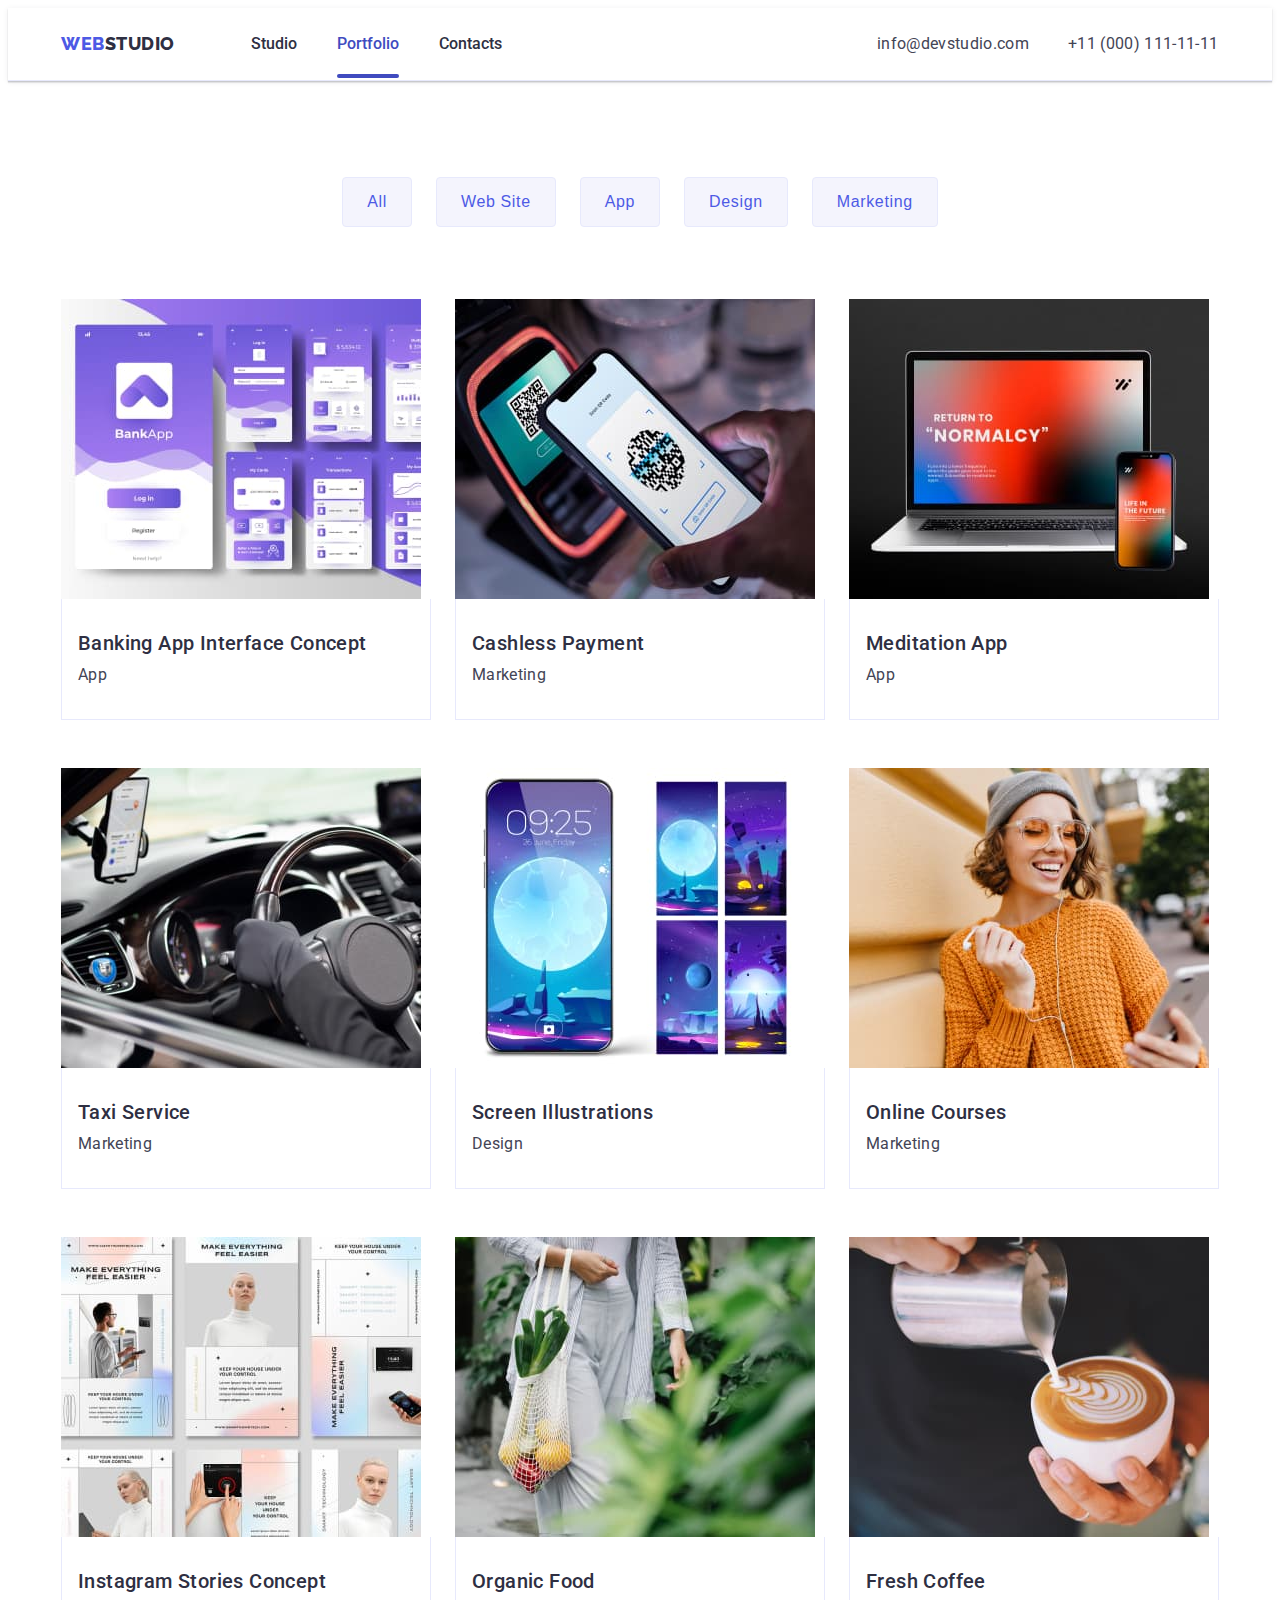
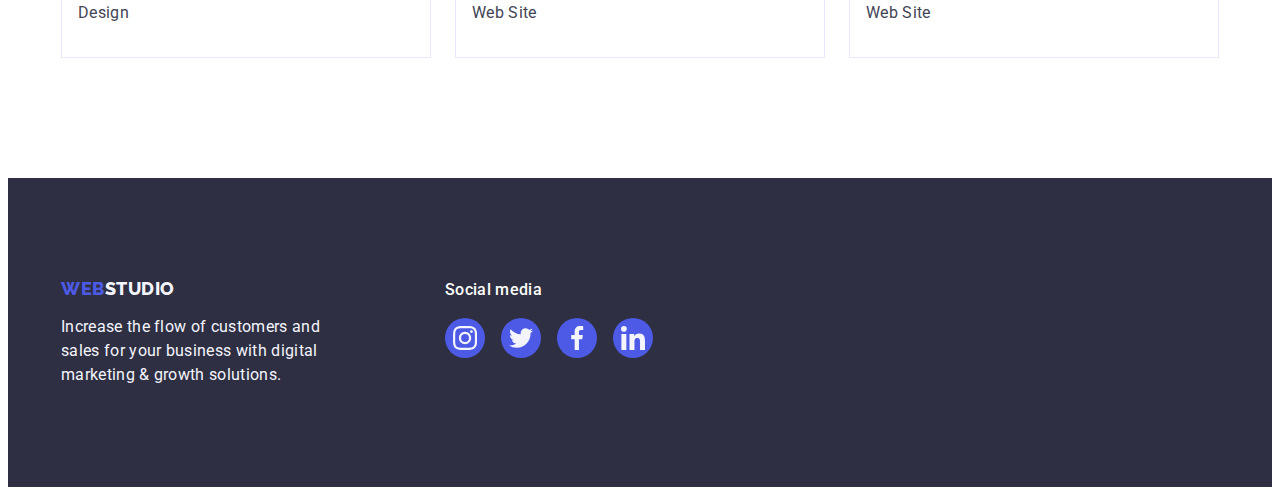
==== portfolio.html @ cf01af1f "Initial commit" ====
<!DOCTYPE html>
<html lang="en">
  <head>
    <meta charset="UTF-8" />
    <meta http-equiv="X-UA-Compatible" content="IE=edge" />
    <meta name="viewport" content="width=device-width, initial-scale=1.0" />
    <title>PORTFOLIO</title>
    <!--Fonts-->
    <link rel="preconnect" href="https://fonts.googleapis.com" />
    <link rel="preconnect" href="https://fonts.gstatic.com" crossorigin />
    <link
      href="https://fonts.googleapis.com/css2?family=Raleway:wght@800&family=Roboto:wght@400;500;700&display=swap"
      rel="stylesheet"
    />
    <!--Normalize-->
    <link
      rel="stylesheet"
      href="https://cdnjs.cloudflare.com/ajax/libs/modern-normalize/2.0.0/modern-normalize.min.css"
      integrity="sha512-4xo8blKMVCiXpTaLzQSLSw3KFOVPWhm/TRtuPVc4WG6kUgjH6J03IBuG7JZPkcWMxJ5huwaBpOpnwYElP/m6wg=="
      crossorigin="anonymous"
      referrerpolicy="no-referrer"
    />
    <!-- Custom styles -->
    <link rel="stylesheet" href="./css/styles.css" />
  </head>
  <body>
    <header class="header">
      <div class="header-container container">
        <nav class="header-nav">
          <a class="logo link logo-colr header-logo" href="./index.html" target="_self"
            >Web<span class="studio-dark">Studio</span></a
          >
          <ul class="header-list list">
            <li class="header-item">
              <a class="header-link link" href="./index.html">Studio</a>
            </li>
            <li class="header-item">
              <a class="header-link link activ" href="./portfolio.html">Portfolio</a>
            </li>
            <li class="header-item">
              <a class="header-link link" href="">Contacts</a>
            </li>
          </ul>
        </nav>
        <!--Contact -->
        <address class="header-contact">
          <ul class="header-contact-list list">
            <li class="header-contact-item">
              <a class="header-contact-link link" href="mailto:info@devstudio.com"
                >info@devstudio.com</a
              >
            </li>
            <li class="header-contact-item">
              <a class="header-contact-link link" href="tel:+110001111111">+11 (000) 111-11-11</a>
            </li>
          </ul>
        </address>
      </div>
    </header>
    <main>
      <!--Section Portfolio-->
      <section class="portfolio">
        <div class="container">
          <h1 class="visually-hidden">Ефектні рішення для вашого бізнесу</h1>
          <ul class="portfolio-list portfolio-list-btn list">
            <li class="portfolio-item">
              <button class="portfolio-btn button" type="button">All</button>
            </li>
            <li class="portfolio-item">
              <button class="portfolio-btn button" type="button">Web Site</button>
            </li>
            <li class="portfolio-item">
              <button class="portfolio-btn button" type="button">App</button>
            </li>
            <li class="portfolio-item">
              <button class="portfolio-btn button" type="button">Design</button>
            </li>
            <li class="portfolio-item">
              <button class="portfolio-btn button" type="button">Marketing</button>
            </li>
          </ul>
          <ul class="portfolio-list portfolio-list-img list">
            <li class="flex-item">
              <a class="link portfolio-link" href="">
                <div class="portfolio-wraper-container">
                  <img
                    class="portfolio-img-container"
                    src="./images/portfolio/menu.jpg"
                    alt="меню телефона"
                    width="360"
                    height="300"
                  />
                  <p class="overlay">
                    "14 Stylish and User-Friendly App Design Concepts · Task Manager App · Calorie
                    Tracker App · Exotic Fruit Ecommerce App · Cloud Storage App"
                  </p>
                </div>
                <div class="portfolio-text-container">
                  <h2 class="portfolio-menu">Banking App Interface Concept</h2>
                  <p class="portfolio-services">App</p>
                </div>
              </a>
            </li>
            <li class="flex-item">
              <a class="link portfolio-link" href="">
                <div class="portfolio-wraper-container">
                  <img
                    class="potfolio-img-container"
                    src="./images/portfolio/tel.jpg"
                    alt="телефон з кодом"
                    width="360"
                    height="300"
                  />
                  <p class="overlay">
                    "14 Stylish and User-Friendly App Design Concepts · Task Manager App · Calorie
                    Tracker App · Exotic Fruit Ecommerce App · Cloud Storage App"
                  </p>
                </div>
                <div class="portfolio-text-container">
                  <h2 class="portfolio-menu">Cashless Payment</h2>
                  <p class="portfolio-services">Marketing</p>
                </div>
              </a>
            </li>
            <li class="flex-item">
              <a class="link portfolio-link" href="">
                <div class="portfolio-wraper-container">
                  <img
                    class="portfolio-img-container"
                    src="./images/portfolio/noutbook.jpg"
                    alt="ноутбук"
                    width="360"
                    height="300"
                  />
                  <p class="overlay">
                    "14 Stylish and User-Friendly App Design Concepts · Task Manager App · Calorie
                    Tracker App · Exotic Fruit Ecommerce App · Cloud Storage App"
                  </p>
                </div>
                <div class="portfolio-text-container">
                  <h2 class="portfolio-menu">Meditation App</h2>
                  <p class="portfolio-services">App</p>
                </div>
              </a>
            </li>
            <li class="flex-item">
              <a class="link portfolio-link" href="">
                <div class="portfolio-wraper-container">
                  <img
                    class="portfolio-img-container"
                    src="./images/portfolio/car.jpg"
                    alt="руль машини"
                    width="360"
                    height="300"
                  />
                  <p class="overlay">
                    "14 Stylish and User-Friendly App Design Concepts · Task Manager App · Calorie
                    Tracker App · Exotic Fruit Ecommerce App · Cloud Storage App"
                  </p>
                </div>
                <div class="portfolio-text-container">
                  <h2 class="portfolio-menu">Taxi Service</h2>
                  <p class="portfolio-services">Marketing</p>
                </div>
              </a>
            </li>
            <li class="flex-item">
              <a class="link portfolio-link" href="">
                <div class="portfolio-wraper-container">
                  <img
                    class="portfolio-img-container"
                    src="./images/portfolio/telefon.jpg"
                    alt="телефону"
                    width="360"
                    height="300"
                  />
                  <p class="overlay">
                    "14 Stylish and User-Friendly App Design Concepts · Task Manager App · Calorie
                    Tracker App · Exotic Fruit Ecommerce App · Cloud Storage App"
                  </p>
                </div>
                <div class="portfolio-text-container">
                  <h2 class="portfolio-menu">Screen Illustrations</h2>
                  <p class="portfolio-services">Design</p>
                </div>
              </a>
            </li>
            <li class="flex-item">
              <a class="link portfolio-link" href="">
                <div class="portfolio-wraper-container">
                  <img
                    class="portfolio-img-container"
                    src="./images/portfolio/girl.jpg"
                    alt="дівчина"
                    width="360"
                    height="300"
                  />
                  <p class="overlay">
                    "14 Stylish and User-Friendly App Design Concepts · Task Manager App · Calorie
                    Tracker App · Exotic Fruit Ecommerce App · Cloud Storage App"
                  </p>
                </div>
                <div class="portfolio-text-container">
                  <h2 class="portfolio-menu">Online Courses</h2>
                  <p class="portfolio-services">Marketing</p>
                </div>
              </a>
            </li>
            <li class="flex-item">
              <a class="link portfolio-link" href="">
                <div class="portfolio-wraper-container">
                  <img
                    class="portfolio-img-container"
                    src="./images/portfolio/instagram.jpg"
                    alt="меню інстаграма"
                    width="360"
                    height="300"
                  />
                  <p class="overlay">
                    "14 Stylish and User-Friendly App Design Concepts · Task Manager App · Calorie
                    Tracker App · Exotic Fruit Ecommerce App · Cloud Storage App"
                  </p>
                </div>
                <div class="portfolio-text-container">
                  <h2 class="portfolio-menu">Instagram Stories Concept</h2>
                  <p class="portfolio-services">Design</p>
                </div>
              </a>
            </li>
            <li class="flex-item">
              <a class="link portfolio-link" href="">
                <div class="portfolio-wraper-container">
                  <img
                    class="portfolio-img-container"
                    src="./images/portfolio/food.jpg"
                    alt="сумка з фруктами"
                    width="360"
                    height="300"
                  />
                  <p class="overlay">
                    "14 Stylish and User-Friendly App Design Concepts · Task Manager App · Calorie
                    Tracker App · Exotic Fruit Ecommerce App · Cloud Storage App"
                  </p>
                </div>
                <div class="portfolio-text-container">
                  <h2 class="portfolio-menu">Organic Food</h2>
                  <p class="portfolio-services">Web Site</p>
                </div>
              </a>
            </li>
            <li class="flex-item">
              <a class="link portfolio-link" href="">
                <div class="portfolio-wraper-container">
                  <img
                    class="portfolio-img-container"
                    src="./images/portfolio/cofe.jpg"
                    alt="кава"
                    width="360"
                    height="300"
                  />
                  <p class="overlay">
                    "14 Stylish and User-Friendly App Design Concepts · Task Manager App · Calorie
                    Tracker App · Exotic Fruit Ecommerce App · Cloud Storage App"
                  </p>
                </div>
                <div class="portfolio-text-container">
                  <h2 class="portfolio-menu">Fresh Coffee</h2>
                  <p class="portfolio-services">Web Site</p>
                </div>
              </a>
            </li>
          </ul>
        </div>
      </section>
    </main>
    <footer class="footer">
      <div class="container footer-container">
        <div class="logo-container">
          <a class="logo link logoo-colr footer-logo" href="./index.html" target="_self"
            >Web<span class="studio-white">Studio</span></a
          >
          <p class="footer-descriptions">
            Increase the flow of customers and sales for your business with digital marketing &
            growth solutions.
          </p>
        </div>
        <div class="footer-network-container">
          <p class="footer-network-suptitle">Social media</p>
          <ul class="list foter-list">
            <li class="logo-item">
              <a class="logo-link-network" href="https://instagram.com">
                <svg class="footer-icons" width="24" height="24">
                  <use href="./images/icons.svg#instagram"></use>
                </svg>
              </a>
            </li>
            <li class="logo-item">
              <a class="logo-link-network" href="https://twitter.com"
                ><svg class="footer-icons" width="24" height="24">
                  <use href="./images/icons.svg#twitter"></use>
                </svg>
              </a>
            </li>
            <li class="logo-item">
              <a class="logo-link-network" href="https://facebook.com">
                <svg class="footer-icons" width="24" height="24">
                  <use href="./images/icons.svg#facebook"></use>
                </svg>
              </a>
            </li>
            <li class="logo-item">
              <a class="logo-link-network" href="https://linkedin.com">
                <svg class="footer-icons" width="24" height="24">
                  <use href="./images/icons.svg#linkedin"></use>
                </svg>
              </a>
            </li>
          </ul>
        </div>
      </div>
    </footer>
  </body>
</html>
---- css/styles.css ----
:root {
  --navyblue: #2e2f42;
  --slate: #434455;
  --white: #fff;
  --ocean: #404bbf;
  --iris: #4d5ae5;
  --cloud: #f4f4fd;
  --cornflower: #e7e9fc;
  --light-slate-customers: #8e8f99;
  --diari: #fcfcfc;
  --green: #31d0aa;
}
/* COMMON STYLES */
body {
  font-family: 'Roboto', sans-serif;
  color: var(--slate);
  background-color: var(--white);
}
h1,
h2,
h3,
h4,
h5,
h6,
p {
  margin: 0;
}
ul,
ol {
  margin: 0;
  padding: 0;
}
img {
  display: block;
}

address {
  font-style: normal;
  margin-left: auto;
}
h2 {
  color: var(--navyblue);
  text-align: center;
  font-size: 36px;
  font-weight: 700;
  line-height: 1.11;
  letter-spacing: 0.02em;
  text-transform: capitalize;
}
h3 {
  font-size: 20px;
  font-weight: 500;
  line-height: 1.2;
  color: var(--navyblue);
  letter-spacing: 0.02em;
}
p {
  font-size: 16px;
  line-height: 1.5;
  letter-spacing: 0.02em;
}
footer {
  padding-top: 100px;
  padding-bottom: 100px;
}

.visually-hidden {
  position: absolute;
  width: 1px;
  height: 1px;
  margin: -1px;
  border: 0;
  padding: 0;
  white-space: nowrap;
  clip-path: inset(100%);
  clip: rect(0 0 0 0);
  overflow: hidden;
}
.container {
  max-width: 1158px;
  margin-left: auto;
  margin-right: auto;
  padding-left: 15px;
  padding-right: 15px;
}

.list {
  list-style: none;
}
.link {
  text-decoration: none;
}

.hero,
.footer {
  background: var(--navyblue);
}
.button {
  font-size: 16px;
  font-weight: 500;
  line-height: 1.5;
  cursor: pointer;
  letter-spacing: 0.04em;
}
.button:hover,
.button:focus {
  color: var(--white);
  background: var(--ocean);
}
.section {
  padding-top: 60px;
  padding-right: 60px;
}

/* LOGO START */
.logo {
  color: var(--iris);
  font-family: 'Raleway', sans-serif;
  font-size: 18px;
  font-weight: 800;
  line-height: 1.17;
  letter-spacing: 0.03em;
  text-transform: uppercase;
}
.studio-dark {
  color: var(--navyblue);
}
.studio-light {
  color: var(--cloud);
}
/* LOGO FINISH */
/* HEDER BLOK */
.header {
  border-bottom: 1px solid var(--cornflower);
  box-shadow: 0px 1px 6px 0px rgba(46, 47, 66, 0.08), 0px 1px 1px 0px rgba(46, 47, 66, 0.16),
    0px 2px 1px 0px rgba(46, 47, 66, 0.08);
}
.header-container {
  display: flex;
  align-items: center;
}
.header-nav {
  display: flex;
  align-items: center;
}
.header-logo {
  display: flex;
  align-items: center;
  margin-right: 76px;
  padding-top: 24px;
  padding-bottom: 24px;
}
.header-link {
  padding-top: 24px;
  padding-bottom: 24px;
  color: var(--navyblue);
  font-weight: 500;
  transition: color 250ms cubic-bezier(0.4, 0, 0.2, 1);
  display: block;
  position: relative;
}
.header-item {
  width: calc((1128px-2 * 40px) / 3);
  transition: color 250ms cubic-bezier(0.4, 0, 0.2, 1);
}
.header-list {
  display: flex;
  align-items: center;
  gap: 40px;
}

.header-contact-list {
  display: flex;
  align-items: center;
  gap: 40px;
  padding-top: 24px;
  padding-bottom: 24px;
}
.activ {
  color: var(--ocean);
}

.header-link.activ::after {
  content: '';
  display: block;
  width: 100%;
  height: 4px;
  background-color: var(--ocean);
  border-radius: 2px;
  position: absolute;
  bottom: -1px;
  left: 0;
}
.header-contact-item {
  width: calc((100% - 40px) / 2);
}
.header-link:hover,
.header-link:focus {
  color: var(--ocean);
}
.header-contact-link {
  color: var(--slate);
  font-size: 16px;
  font-weight: normal;
  line-height: 1.5;
  font-style: normal;
  letter-spacing: 0.02em;
  padding: 24px 0;
  transition: color 250ms cubic-bezier(0.4, 0, 0.2, 1);
}
.header-contact-link:hover,
.header-contact-link:focus {
  color: var(--ocean);
}

/* HERO SECTION */
.hero {
  max-width: 1440px;
  margin: 0 auto;
  padding: 188px 0;
  background-image: linear-gradient(rgba(46, 47, 66, 0.7), rgba(46, 47, 66, 0.7)),
    url(../images/HERO/people-office.jpg);
  background-repeat: no-repeat;
  background-position: center;
  background-size: cover;
  box-shadow: 0px 2px 1px 0px rgba(46, 47, 66, 0.08), 0px 1px 1px 0px rgba(46, 47, 66, 0.16),
    0px 1px 6px 0px rgba(46, 47, 66, 0.08);
}
.hero-container {
  display: flex;
  align-items: center;
  flex-direction: column;
}
.hero-title {
  color: var(--white);
  text-align: center;
  font-size: 56px;
  font-weight: 700;
  line-height: 1.07;
  letter-spacing: 0.02em;
  margin-bottom: 46px;
  max-width: 496px;
}
.hero-btn {
  color: var(--white);
  background-color: var(--iris);
  min-width: 169px;
  height: 56px;
  border: none;
  border-radius: 4px;
  transition: background-color 250ms cubic-bezier(0.4, 0, 0.2, 1);
}
.hero-dtn:hover {
  background: var(--ocean);
}
/* ABOUT SECTION */
.about {
  padding: 120px 0;
}
.about-list {
  display: flex;
  gap: 24px;
}
.about-icon {
  display: flex;
  align-items: center;
  margin-bottom: 8px;
  width: 264px;
  height: 112px;
  border-radius: 4px;
  background-color: var(--cloud);
  justify-content: center;
}
.about-menu {
  margin-bottom: 8px;
}
.about-item {
  width: calc((100% - 72px) / 4);
}

/* DESCRIPTION SECTION */
.description {
  padding-bottom: 120px;
  padding-top: 0;
}
.description-list {
  display: flex;
  justify-content: space-between;
  gap: 24px;
}
.description-item {
  width: calc((1128px-2 * 24px) / 3);
}
.description-menu {
  margin-bottom: 72px;
}

/* AVATAR SECTION */
.avatar {
  background-color: var(--cloud);
  padding: 120px 0;
}
.avatar-list-container {
  padding: 32px 0;
}
.avatar-list {
  display: flex;
  justify-content: space-between;
  gap: 24px;
}
.avatar-title {
  color: var(--navyblue);
  font-size: 36px;
  font-weight: 700;
  line-height: 1.11;
  letter-spacing: 0.02em;
  text-transform: capitalize;
  margin-bottom: 72px;
}
.avatar-item {
  background-color: var(--white);
  width: calc((100% - 72px) / 4);
  border-radius: 0px 0px 4px 4px;
  box-shadow: 0px 2px 1px 0px rgba(46, 47, 66, 0.08), 0px 1px 1px 0px rgba(46, 47, 66, 0.16),
    0px 1px 6px 0px rgba(46, 47, 66, 0.08);
}

.avatar-avatar {
  text-align: center;
  text-align: center;
  margin-bottom: 8px;
}
.avatar-descriptions {
  text-align: center;
  text-align: center;
  margin: 8px;
}
.list-icons {
  display: flex;
  justify-content: center;
  gap: 24px;
}
.link-icons {
  display: flex;
  justify-content: center;
  align-items: center;
  background-color: var(--iris);
  border-radius: 50%;
  width: 40px;
  height: 40px;
  transition: background-color 250ms cubic-bezier(0.4, 0, 0.2, 1);
}
.link-icons:hover,
.link-icons:focus {
  background-color: var(--ocean);
}
.networks-icons {
  fill: #f4f4fd;
}

/* SECTION PORTFPLIO */
.portfolio {
  padding-top: 96px;
  padding-bottom: 120px;
}

.portfolio-btn {
  color: var(--iris);
  background-color: var(--cloud);
  font-weight: 500;
  font-size: 16px;
  line-height: 1.5;
  letter-spacing: 0.04em;
  border-radius: 4px;
  cursor: pointer;
  padding: 12px 24px;
  border: 1px solid var(--cornflower);
  transition: border-color 250ms cubic-bezier(0.4, 0, 0.2, 1),
    color 250ms cubic-bezier(0.4, 0, 0.2, 1), background-color 250ms cubic-bezier(0.4, 0, 0.2, 1),
    box-shadow 250ms cubic-bezier(0.4, 0, 0.2, 1);
}

.portfolio-list-img {
  display: flex;
  flex-wrap: wrap;
  column-gap: 24px;
  row-gap: 48px;
}
.portfolio-text-container {
  padding: 32px 16px;
  border: 1px solid var(--cornflower);
  border-top: none;
}
.portfolio-btn:hover,
.portfolio-btn:focus {
  color: var(--white);
  border: 1px solid transparent;
  box-shadow: 0px 3px 1px rgba(0, 0, 0, 0.1), 0px 2px 1px rgba(0, 0, 0, 0.08),
    0px 2px 2px rgba(0, 0, 0, 0.12);
}
.portfolio-list-btn {
  display: flex;
  justify-content: center;
  gap: 24px;
  margin-bottom: 72px;
}
.flex-item {
  width: calc((100% - 48px) / 3);
}
.flex-item:hover,
.flex-item:focus {
  box-shadow: 0px 2px 1px 0px rgba(46, 47, 66, 0.08), 0px 1px 1px 0px rgba(46, 47, 66, 0.16),
    0px 1px 6px 0px rgba(46, 47, 66, 0.08);
}
.portfolio-menu {
  font-weight: 500;
  font-size: 20px;
  line-height: 1.2;
  letter-spacing: 0.02em;
  text-align: left;
  margin-bottom: 8px;
}
.portfolio-services {
  color: var(--slate);
}
.portfolio-wraper-container {
  position: relative;
  overflow: hidden;
  color: var(--ocean);
  display: block;
}
.portfolio-link {
  display: block;
  transition: box-shadow 250ms cubic-bezier(0.4, 0, 0.2, 1);
}
.portfolio-link:hover,
.portfolio-link:focus {
  box-shadow: 0px 1px 6px rgba(46, 47, 66, 0.08), 0px 1px 1px rgba(46, 47, 66, 0.16),
    0px 2px 1px rgba(46, 47, 66, 0.08);
}
.portfolio-link:hover .overlay,
.portfolio-link:focus .overlay {
  transform: translateY(0%);
}
.overlay {
  padding: 40px 32px;
  color: var(--cloud);
  background-color: var(--iris);
  font-size: 16px;
  line-height: 1.5;
  letter-spacing: 0.32;
  content: '';
  position: absolute;
  width: 100%;
  height: 100%;
  top: 0;
  left: 0;
  bottom: -1px;
  color: var(--cloud);
  transform: translateY(100%);
  transition: transform 250ms cubic-bezier(0.4, 0, 0.2, 1);
}

/* CUSTOMERS SEKTION */
.customers {
  padding-top: 120px;
  padding-bottom: 120px;
}
.customers-container {
  width: 1158px;
  margin: auto;
  padding: 0 15px;
}
.customers-title {
  margin-bottom: 72px;
  text-transform: capitalize;
  text-align: center;
  font-size: 36px;
  font-weight: 700;
  line-height: 1.11;
  letter-spacing: 0.72px;
}
.list-customers {
  display: flex;
  gap: 24px;
}
.link-customers:hover,
.link-customers:focus {
  border-color: var(--ocean);
  color: var(--ocean);
}

.link-customers {
  width: 168px;
  height: 88px;
  padding: 16px 32px;
  color: var(--light-slate-customers);
  display: flex;
  align-items: center;
  justify-content: center;
  border-radius: 4px;
  border: 1px solid var(--light-slate-customers);
  transition: border-color 250ms cubic-bezier(0.4, 0, 0.2, 1),
    color 250ms cubic-bezier(0.4, 0, 0.2, 1);
}
.customers-icons {
  fill: currentColor;
}

/* FOOTER SEKTION */
.footer-container {
  display: flex;
  align-items: baseline;
}
.logo-container {
  margin-right: 120px;
}
.footer-logo {
  display: inline-block;
  margin-bottom: 16px;
}
.footer-descriptions {
  font-size: 16px;
  line-height: 1.5;
  color: var(--cloud);
  width: 264px;
}
.studio-white {
  color: var(--cloud);
}
.footer-network-suptitle {
  color: var(--white);
  margin-bottom: 16px;
  font-size: 16px;
  font-weight: 500;
  line-height: 1.5;
  letter-spacing: 0.32;
}
.foter-list {
  display: flex;
  gap: 16px;
}
.logo-link-network {
  width: 40px;
  height: 40px;
  background-color: var(--iris);
  display: flex;
  align-items: center;
  justify-content: center;
  border-radius: 50%;
  transition: background-color 250ms cubic-bezier(0.4, 0, 0.2, 1);
}
.logo-link-network:hover,
.logo-link-network:focus {
  background-color: var(--green);
}
.footer-icons {
  fill: var(--cloud);
}

/* MODAL WINDOW */
.backdrop {
  position: fixed;
  top: 0;
  left: 0;
  width: 100%;
  height: 100%;
  background-color: rgba(46, 47, 66, 0.4);
  transition: opacity 250ms cubic-bezier(0.4, 0, 0.2, 1),
    visibility 250ms cubic-bezier(0.4, 0, 0.2, 1);
}
.is-hidden {
  opacity: 0;
  pointer-events: none;
  visibility: hidden;
}
.modal {
  position: absolute;
  width: 408px;
  min-height: 584px;
  background: var(--diari);
  top: 50%;
  left: 50%;
  transform: translateX(-50%) translateY(-50%) scale(1);
  border-radius: 4px;
  transition: transform 250ms cubic-bezier(0.4, 0, 0.2, 1);
  box-shadow: 0px 1px 1px rgba(0, 0, 0, 0.14), 0px 1px 3px rgba(0, 0, 0, 0.12),
    0px 2px 1px rgba(0, 0, 0, 0.2);
}
.modal-button {
  position: absolute;
  top: 24px;
  right: 24px;
  width: 24px;
  height: 24px;
  background-color: var(--cornflower);
  border: 1px solid rgba(0, 0, 0, 0.1);
  border-radius: 50%;
  display: flex;
  align-items: center;
  justify-content: center;

  cursor: pointer;
  padding: 0;
  transition: background-color 250ms cubic-bezier(0.4, 0, 0.2, 1),
    border 250ms cubic-bezier(0.4, 0, 0.2, 1);
}
.modal-button:hover,
.modal-button:focus {
  background-color: var(--ocean);
  border: none;
}
.modal-icon {
  transition: fill 250ms cubic-bezier(0.4, 0, 0.2, 1);
}
.modal-button:hover .modal-icon,
.modal-button:focus .modal-icon {
  fill: var(--white);
}
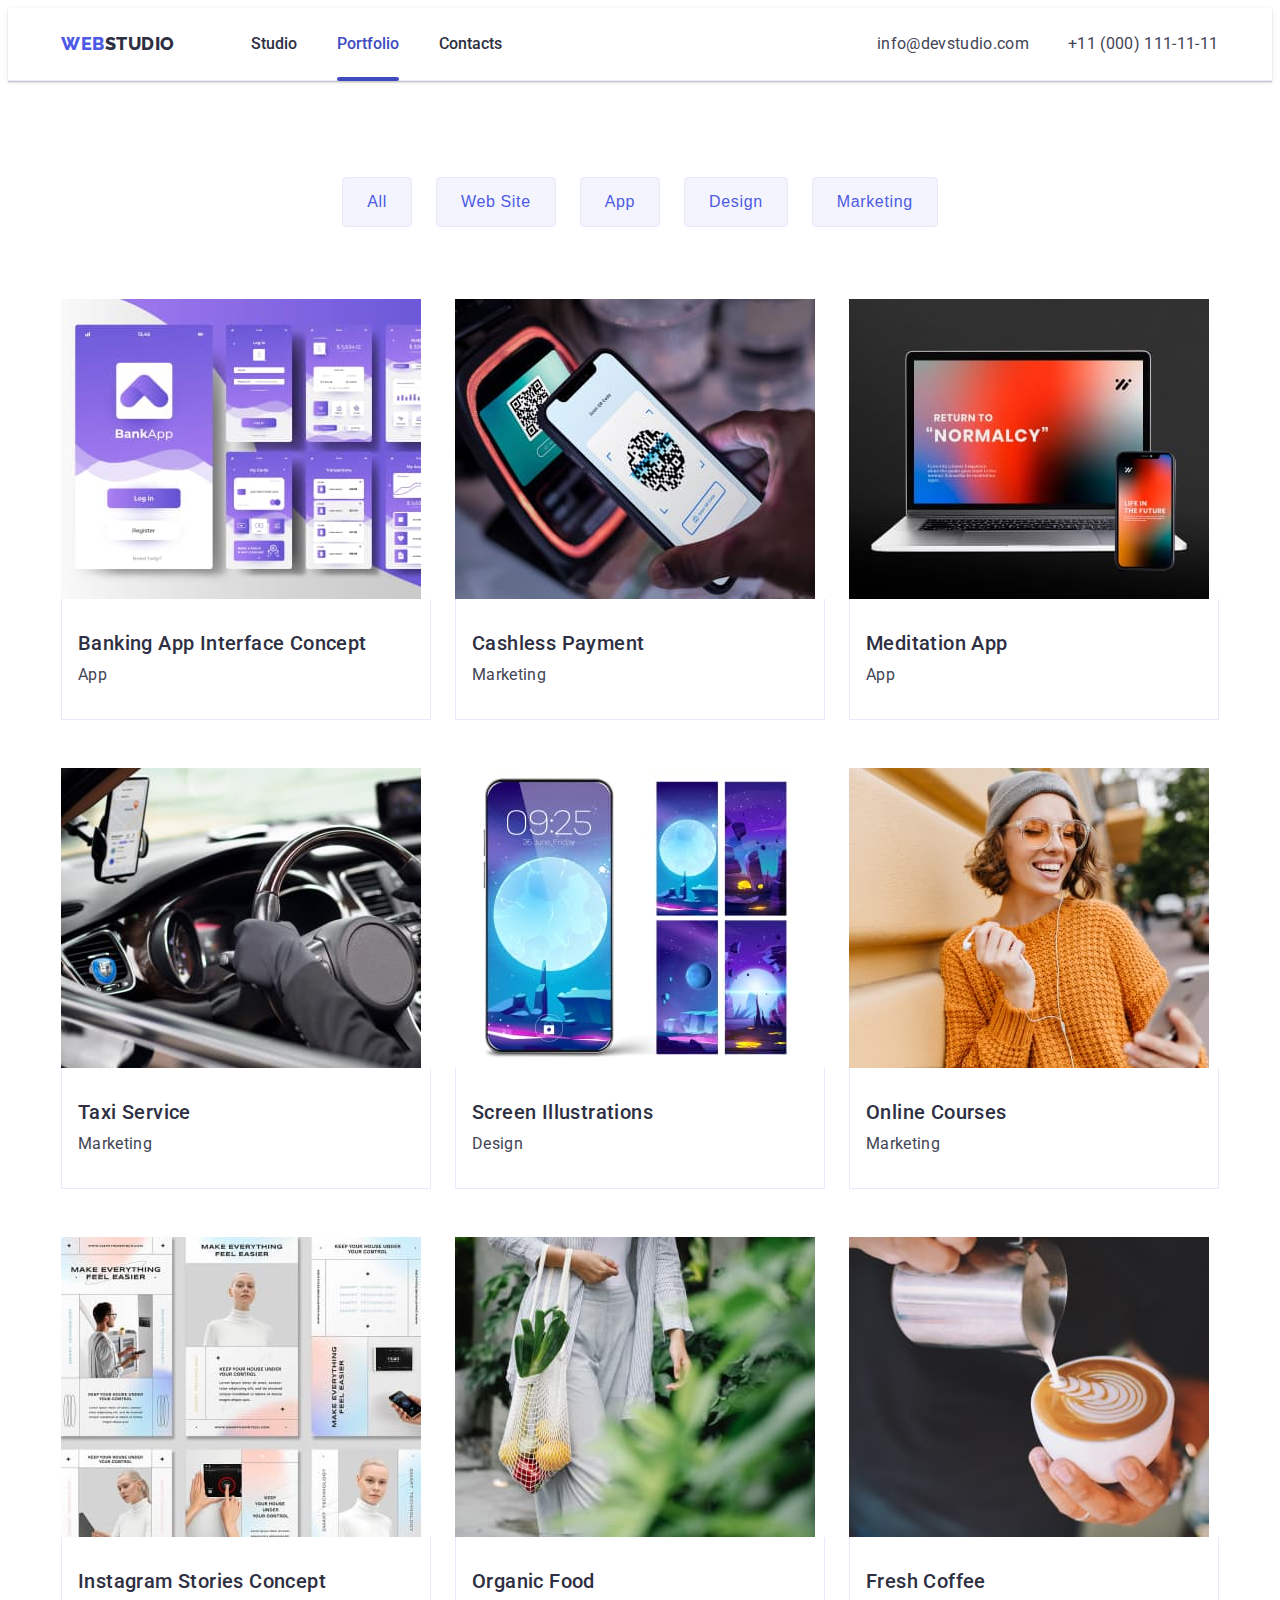
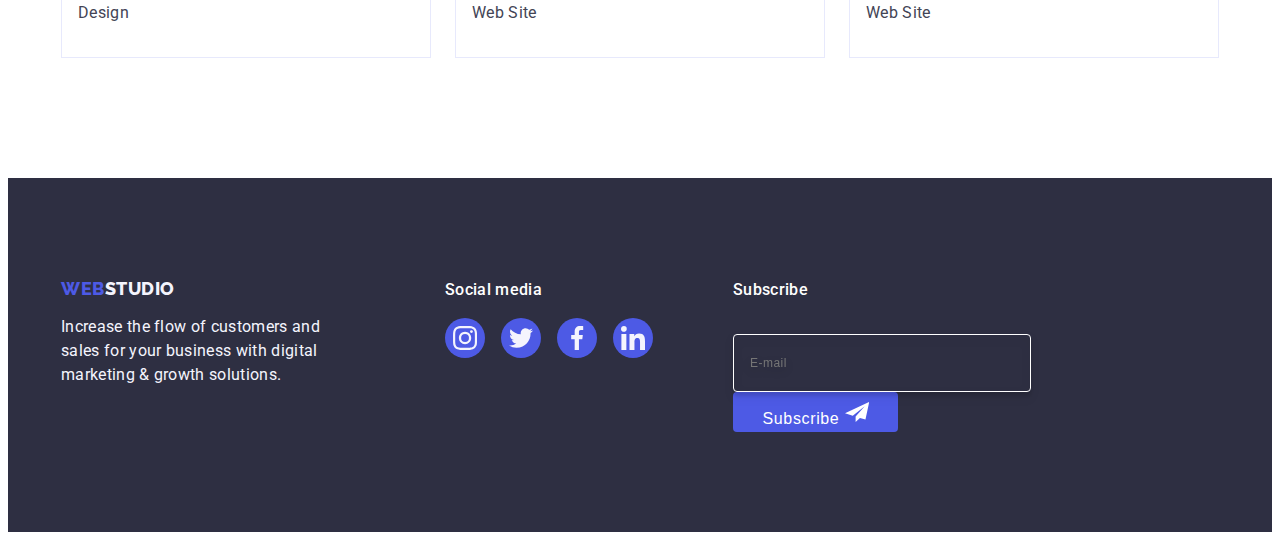
==== commit 392758de: "commit2" ====
--- a/portfolio.html
+++ b/portfolio.html
@@ -317,6 +317,26 @@
             </li>
           </ul>
         </div>
+        <!-- Subscribe Block-->
+        <div class="subscribe-container">
+          <p class="footer-subscribe">Subscribe</p>
+          <form class="form-subscribe">
+            <label class="form-subscribe-label">
+              <input
+                class="form-subscribe-input"
+                type="email"
+                name="form_subscribe_email"
+                placeholder="E-mail"
+              />
+            </label>
+            <button class="form-subscribe-btn button">
+              Subscribe
+              <svg class="subscribe-icon" width="24" height="24">
+                <use href="./images/icons.svg#icon-send"></use>
+              </svg>
+            </button>
+          </form>
+        </div>
       </div>
     </footer>
   </body>
--- a/css/styles.css
+++ b/css/styles.css
@@ -63,6 +63,18 @@
   padding-top: 100px;
   padding-bottom: 100px;
 }
+.visually-hidden {
+  position: absolute;
+  white-space: nowrap;
+  width: 1px;
+  height: 1px;
+  overflow: hidden;
+  border: 0;
+  padding: 0;
+  clip: rect(0 0 0 0);
+  clip-path: inset(50%);
+  margin: -1px;
+}
 
 .visually-hidden {
   position: absolute;
@@ -188,7 +200,7 @@
   background-color: var(--ocean);
   border-radius: 2px;
   position: absolute;
-  bottom: -1px;
+  bottom: -4px;
   left: 0;
 }
 .header-contact-item {
@@ -557,7 +569,82 @@
 .footer-icons {
   fill: var(--cloud);
 }
-
+/* Subscribe Block */
+.subscribe-container {
+  display: flex;
+  margin-left: 80px;
+  width: 453px;
+  flex-direction: column;
+  justify-content: start;
+  align-items: start;
+}
+.footer-subscribe {
+  color: var(--white);
+  font-size: 16px;
+  line-height: 1.5;
+  font-weight: 500;
+  margin-bottom: 16px;
+}
+.form-subscribe {
+  display: block;
+  gap: 24px;
+}
+.form-subscribe-input {
+  background-color: transparent;
+  line-height: 1.5;
+  letter-spacing: 0.04em;
+  filter: drop-shadow(0px 4px 4px rgba(0, 0, 0, 0.15));
+  color: #ffffff;
+  font-size: 12px;
+  padding: 8px 16px;
+  width: 264px;
+  height: 40px;
+  border-radius: 4px;
+  border: 1px solid #fff;
+  box-shadow: 0px 4px 4px 0px rgba(0, 0, 0, 0.15);
+  margin-top: 16px;
+  /*width: 264px;
+  height: 40px;
+  color: var(--white);
+  font-size: 12px;
+  padding-left: 16px;
+  border-radius: 4px;
+  border: 1px solid var(--white);
+  box-shadow: 0px 4px 4px 0px rgba(0, 0, 0, 0.15);
+  background-color: transparent;
+  outline: transparent;*/
+}
+.form-subscribe-btn {
+  min-width: 165px;
+  height: 40px;
+  border-radius: 4px;
+  background: var(--iris);
+  border: none;
+  color: white;
+  text-align: center;
+  font-size: 16px;
+  font-weight: 500;
+  line-height: 24px;
+  letter-spacing: 0.64px;
+  padding: 8px 24px;
+  /*display: flex;
+  justify-content: center;
+  align-items: center;
+  text-align: center;
+  width: 165px;
+  height: 40px;
+  padding: 8px 24px;
+  gap: 16px;
+  min-width: 165px;
+  border-radius: 4px;
+  background: var(--iris);
+  color: var(--white);
+  font-size: 16px;
+  font-weight: 500;
+  outline: transparent;
+  border-style: none;
+  cursor: pointer;*/
+}
 /* MODAL WINDOW */
 .backdrop {
   position: fixed;
@@ -578,6 +665,7 @@
   position: absolute;
   width: 408px;
   min-height: 584px;
+  padding: 72px 24px 24px 24px;
   background: var(--diari);
   top: 50%;
   left: 50%;
@@ -617,3 +705,134 @@
 .modal-button:focus .modal-icon {
   fill: var(--white);
 }
+
+.modal-caption {
+  display: block;
+  width: 360px;
+  margin-bottom: 16px;
+  color: var(--navyblue);
+  text-align: center;
+  font-style: normal;
+  font-size: 16px;
+  font-weight: 500;
+  line-height: 1.5;
+  letter-spacing: 0.32px;
+}
+.modal-form {
+  position: relative;
+}
+.modal-form-field {
+  position: relative;
+  display: block;
+  font-size: 12px;
+  line-height: 1.17;
+  letter-spacing: 0.04em;
+  margin-bottom: 4px;
+  color: var(--light-slate-customers);
+}
+.modal-form-label {
+  display: block;
+  margin-bottom: 4px;
+  color: var(--light-slate-customers);
+  font-size: 12px;
+  line-height: 1.17em;
+  letter-spacing: 0.04em;
+}
+.modal-form-input {
+  display: inline-block;
+  width: 100%;
+  height: 40px;
+  border-radius: 4px;
+  padding-left: 38px;
+  font-size: 18px;
+  background-color: transparent;
+  outline: transparent;
+  border: 1px solid rgba(46, 47, 66, 0.4);
+  transition: border-color 250ms cubic-bezier(0.4, 0, 0.2, 1);
+}
+.modal-form-input:focus {
+  border-color: var(--iris);
+}
+.modal-form-icon {
+  top: 50%;
+  left: 16px;
+  bottom: 11px;
+  position: absolute;
+  transition: fill 250ms cubic-bezier(0.4, 0, 0.2, 1);
+}
+.modal-form-input:focus + .modal-form-icon {
+  fill: var(--iris);
+}
+.form-btn {
+  display: block;
+  padding: 16px 32px;
+  margin: 0 auto;
+  font-size: 16px;
+  font-weight: 500;
+  color: var(--white);
+  background-color: var(--iris);
+  min-width: 169px;
+  height: 56px;
+  border: none;
+  border-radius: 4px;
+  transition: background-color 250ms cubic-bezier(0.4, 0, 0.2, 1);
+  box-shadow: 0px 4px 4px 0px rgba(0, 0, 0, 0.15);
+}
+.modal-form-comment {
+  width: 100%;
+  height: 120px;
+  font-size: 12px;
+  line-height: 1.17;
+  letter-spacing: 0.04em;
+  padding: 8px 16px;
+  outline: transparent;
+  resize: none;
+  margin-bottom: 16px;
+  border-radius: 4px;
+  background-color: transparent;
+  color: rgba(46, 47, 66, 0.4);
+  border: 1px solid rgba(46, 47, 66, 0.4);
+  transition: border-color 250ms cubic-bezier(0.4, 0, 0.2, 1);
+}
+.modal-form-comment:focus {
+  border-color: var(--iris);
+}
+.modal-form-agreement {
+  display: flex;
+  align-items: center;
+  margin-bottom: 24px;
+  font-size: 12px;
+}
+.form-custom-checkbox {
+  display: inline-flex;
+  justify-content: center;
+  align-items: center;
+  width: 16px;
+  height: 16px;
+  border-radius: 2px;
+  border: 1px solid rgba(46, 47, 66, 0.4);
+  fill: transparent;
+  font-size: 12px;
+  margin-right: 8px;
+  transition: background-color 250ms cubic-bezier(0.4, 0, 0.2, 1),
+    border 250ms cubic-bezier(0.4, 0, 0.2, 1), fill 250ms cubic-bezier(0.4, 0, 0.2, 1);
+}
+.modal-form-checkbox:checked + .form-custom-checkbox {
+  border-color: var(--ocean);
+  background-color: var(--ocean);
+}
+.form-checkbox-icon {
+  opacity: 0;
+  transition: background-color 250ms cubic-bezier(0.4, 0, 0.2, 1),
+    border 250ms cubic-bezier(0.4, 0, 0.2, 1), fill 250ms cubic-bezier(0.4, 0, 0.2, 1);
+}
+.modal-form-checkbox:checked + .form-custom-checkbox > .form-checkbox-icon {
+  opacity: 1;
+}
+.form-agreement-desk {
+  user-select: none;
+}
+.modal-form-link {
+  color: var(--iris);
+  text-decoration: underline;
+}
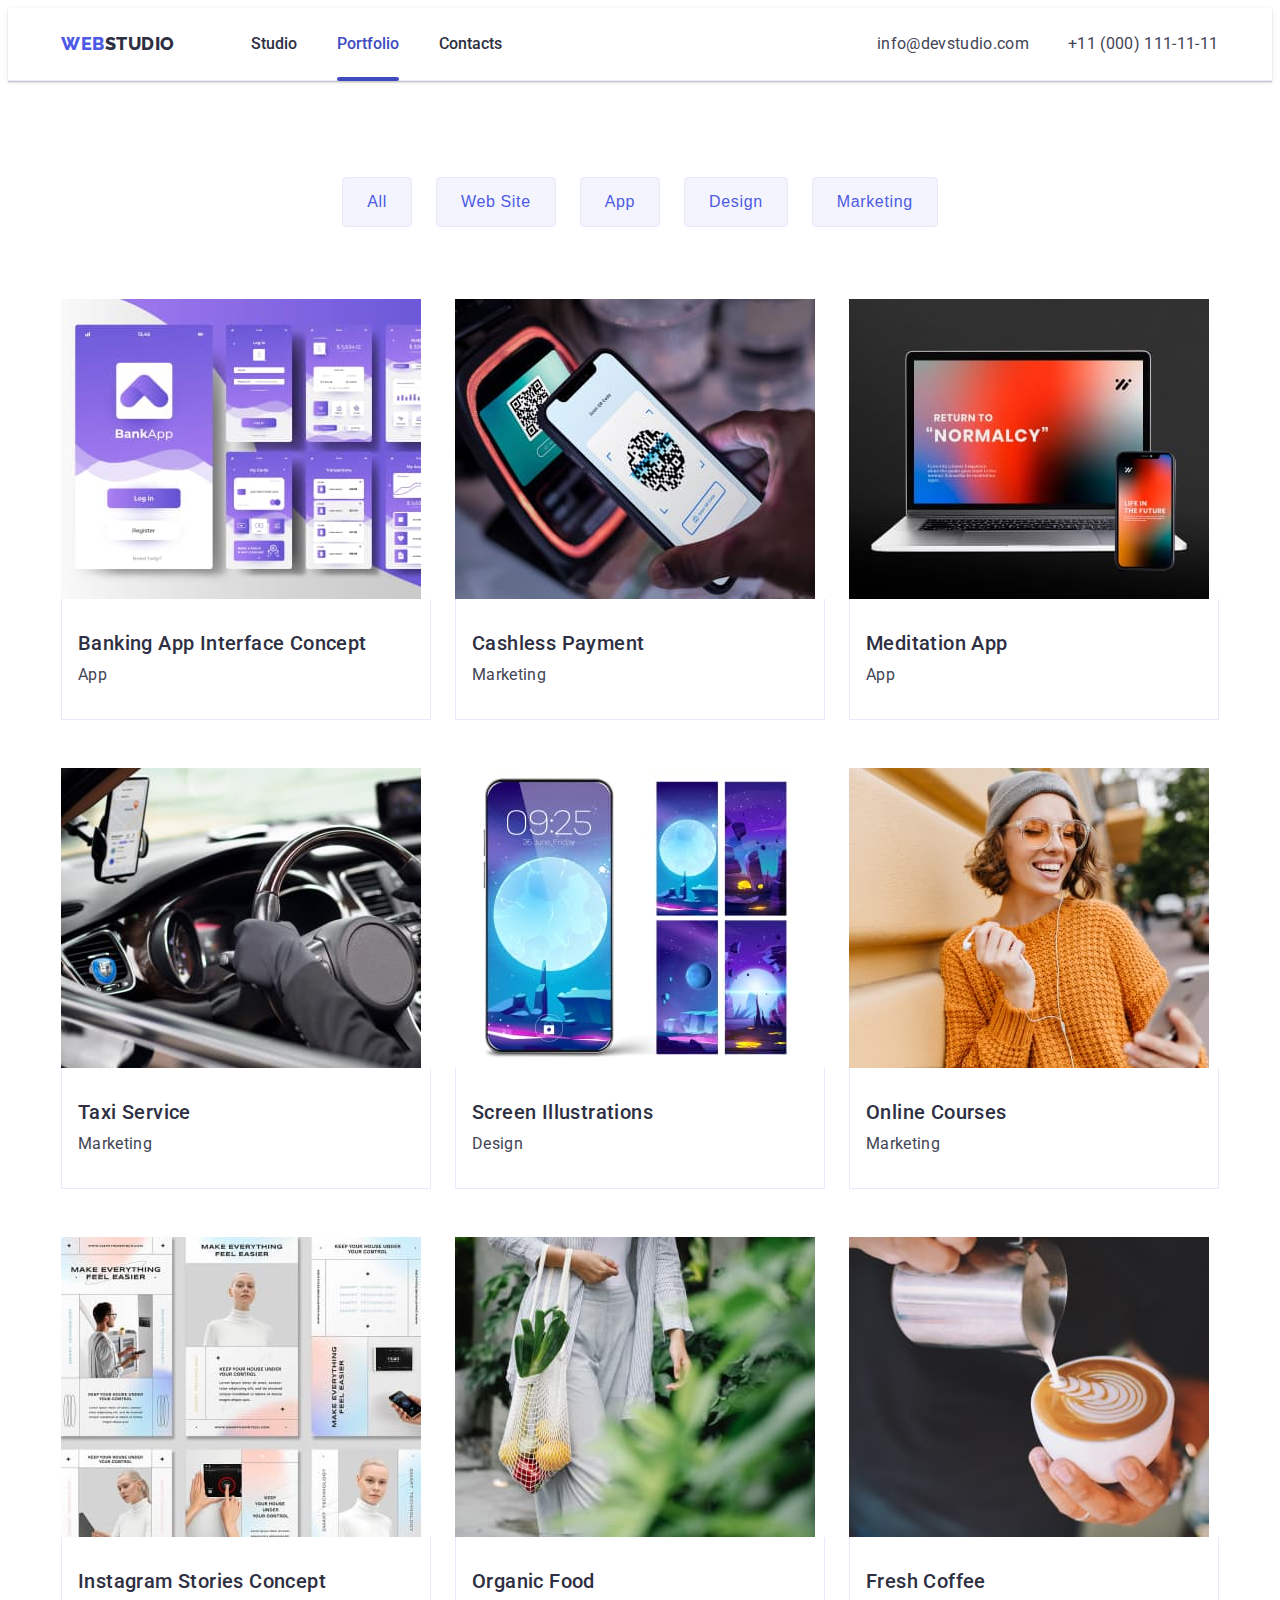
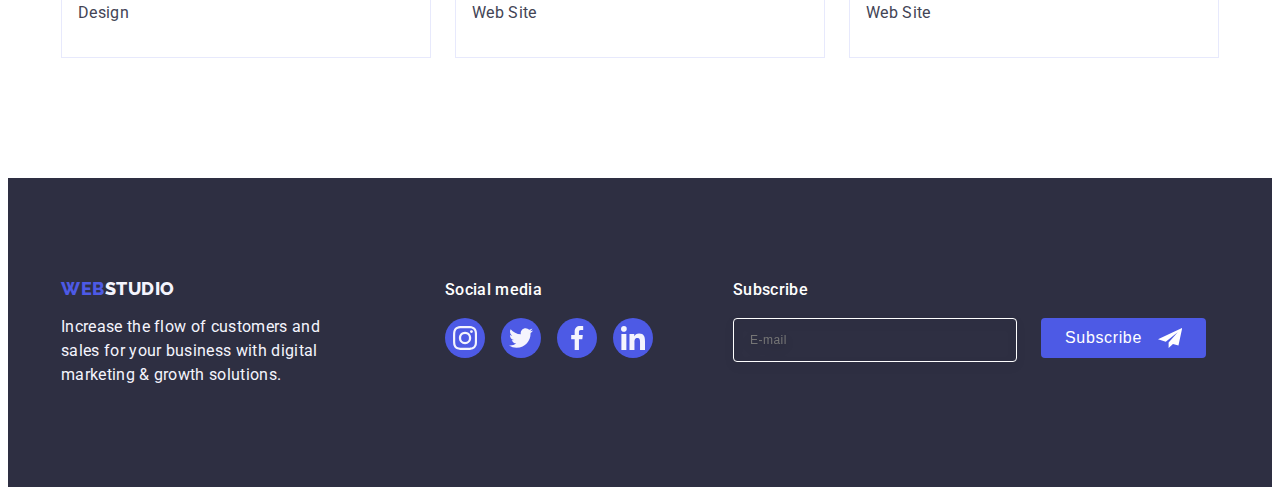
==== commit 3c94c5e8: "commit4" ====
--- a/portfolio.html
+++ b/portfolio.html
@@ -273,6 +273,7 @@
         </div>
       </section>
     </main>
+    <!-- Footer Sections -->
     <footer class="footer">
       <div class="container footer-container">
         <div class="logo-container">
@@ -287,28 +288,28 @@
         <div class="footer-network-container">
           <p class="footer-network-suptitle">Social media</p>
           <ul class="list foter-list">
-            <li class="logo-item">
+            <li class="footer-logo-item">
               <a class="logo-link-network" href="https://instagram.com">
                 <svg class="footer-icons" width="24" height="24">
                   <use href="./images/icons.svg#instagram"></use>
                 </svg>
               </a>
             </li>
-            <li class="logo-item">
+            <li class="footer-logo-item">
               <a class="logo-link-network" href="https://twitter.com"
                 ><svg class="footer-icons" width="24" height="24">
                   <use href="./images/icons.svg#twitter"></use>
                 </svg>
               </a>
             </li>
-            <li class="logo-item">
+            <li class="footer-logo-item">
               <a class="logo-link-network" href="https://facebook.com">
                 <svg class="footer-icons" width="24" height="24">
                   <use href="./images/icons.svg#facebook"></use>
                 </svg>
               </a>
             </li>
-            <li class="logo-item">
+            <li class="footer-logo-item">
               <a class="logo-link-network" href="https://linkedin.com">
                 <svg class="footer-icons" width="24" height="24">
                   <use href="./images/icons.svg#linkedin"></use>
@@ -325,11 +326,11 @@
               <input
                 class="form-subscribe-input"
                 type="email"
-                name="form_subscribe_email"
+                name="form-subscribe-email"
                 placeholder="E-mail"
               />
             </label>
-            <button class="form-subscribe-btn button">
+            <button class="form-subscribe-btn button" type="submit">
               Subscribe
               <svg class="subscribe-icon" width="24" height="24">
                 <use href="./images/icons.svg#icon-send"></use>
--- a/css/styles.css
+++ b/css/styles.css
@@ -579,71 +579,49 @@
   align-items: start;
 }
 .footer-subscribe {
+  display: flex;
   color: var(--white);
   font-size: 16px;
   line-height: 1.5;
+  letter-spacing: 0.02em;
   font-weight: 500;
   margin-bottom: 16px;
 }
 .form-subscribe {
-  display: block;
+  display: flex;
   gap: 24px;
 }
 .form-subscribe-input {
+  width: 264px;
+  height: 40px;
+  border-radius: 4px;
+  border: 1px solid #fff;
   background-color: transparent;
+  font-size: 12px;
   line-height: 1.5;
   letter-spacing: 0.04em;
+  padding-left: 16px;
   filter: drop-shadow(0px 4px 4px rgba(0, 0, 0, 0.15));
   color: #ffffff;
-  font-size: 12px;
-  padding: 8px 16px;
-  width: 264px;
-  height: 40px;
-  border-radius: 4px;
-  border: 1px solid #fff;
-  box-shadow: 0px 4px 4px 0px rgba(0, 0, 0, 0.15);
-  margin-top: 16px;
-  /*width: 264px;
-  height: 40px;
-  color: var(--white);
-  font-size: 12px;
-  padding-left: 16px;
-  border-radius: 4px;
-  border: 1px solid var(--white);
-  box-shadow: 0px 4px 4px 0px rgba(0, 0, 0, 0.15);
-  background-color: transparent;
-  outline: transparent;*/
 }
 .form-subscribe-btn {
+  display: flex;
+  justify-content: center;
+  align-items: center;
   min-width: 165px;
   height: 40px;
-  border-radius: 4px;
+  font-size: 16px;
+  font-weight: 500;
+  line-height: 1.5;
+  letter-spacing: 0.04em;
+  color: white;
+  cursor: pointer;
   background: var(--iris);
   border: none;
-  color: white;
-  text-align: center;
-  font-size: 16px;
-  font-weight: 500;
-  line-height: 24px;
-  letter-spacing: 0.64px;
-  padding: 8px 24px;
-  /*display: flex;
-  justify-content: center;
-  align-items: center;
-  text-align: center;
-  width: 165px;
-  height: 40px;
-  padding: 8px 24px;
-  gap: 16px;
-  min-width: 165px;
-  border-radius: 4px;
-  background: var(--iris);
-  color: var(--white);
-  font-size: 16px;
-  font-weight: 500;
-  outline: transparent;
-  border-style: none;
-  cursor: pointer;*/
+  border-radius: 4px;
+}
+.subscribe-icon {
+  margin-left: 16px;
 }
 /* MODAL WINDOW */
 .backdrop {
@@ -716,13 +694,15 @@
   font-size: 16px;
   font-weight: 500;
   line-height: 1.5;
-  letter-spacing: 0.32px;
+  letter-spacing: 0.02em;
 }
 .modal-form {
   position: relative;
 }
-.modal-form-field {
-  position: relative;
+.form-label-container {
+  margin-bottom: 8px;
+}
+.modal-form-label {
   display: block;
   font-size: 12px;
   line-height: 1.17;
@@ -730,21 +710,14 @@
   margin-bottom: 4px;
   color: var(--light-slate-customers);
 }
-.modal-form-label {
-  display: block;
-  margin-bottom: 4px;
-  color: var(--light-slate-customers);
-  font-size: 12px;
-  line-height: 1.17em;
-  letter-spacing: 0.04em;
+.form-input-container {
+  position: relative;
 }
 .modal-form-input {
-  display: inline-block;
   width: 100%;
   height: 40px;
   border-radius: 4px;
   padding-left: 38px;
-  font-size: 18px;
   background-color: transparent;
   outline: transparent;
   border: 1px solid rgba(46, 47, 66, 0.4);
@@ -756,12 +729,15 @@
 .modal-form-icon {
   top: 50%;
   left: 16px;
-  bottom: 11px;
+  transform: translateY(-50%);
   position: absolute;
   transition: fill 250ms cubic-bezier(0.4, 0, 0.2, 1);
 }
 .modal-form-input:focus + .modal-form-icon {
   fill: var(--iris);
+}
+.comment-label-container {
+  margin-bottom: 16px;
 }
 .form-btn {
   display: block;
@@ -787,7 +763,6 @@
   padding: 8px 16px;
   outline: transparent;
   resize: none;
-  margin-bottom: 16px;
   border-radius: 4px;
   background-color: transparent;
   color: rgba(46, 47, 66, 0.4);
@@ -797,11 +772,14 @@
 .modal-form-comment:focus {
   border-color: var(--iris);
 }
+.agreement-container {
+  margin-bottom: 24px;
+}
 .modal-form-agreement {
-  display: flex;
-  align-items: center;
-  margin-bottom: 24px;
   font-size: 12px;
+  line-height: 1.17;
+  letter-spacing: 0.04em;
+  color: var(--light-slate-customers);
 }
 .form-custom-checkbox {
   display: inline-flex;
@@ -812,14 +790,12 @@
   border-radius: 2px;
   border: 1px solid rgba(46, 47, 66, 0.4);
   fill: transparent;
-  font-size: 12px;
-  margin-right: 8px;
   transition: background-color 250ms cubic-bezier(0.4, 0, 0.2, 1),
     border 250ms cubic-bezier(0.4, 0, 0.2, 1), fill 250ms cubic-bezier(0.4, 0, 0.2, 1);
 }
 .modal-form-checkbox:checked + .form-custom-checkbox {
+  background-color: var(--ocean);
   border-color: var(--ocean);
-  background-color: var(--ocean);
 }
 .form-checkbox-icon {
   opacity: 0;
@@ -829,9 +805,7 @@
 .modal-form-checkbox:checked + .form-custom-checkbox > .form-checkbox-icon {
   opacity: 1;
 }
-.form-agreement-desk {
-  user-select: none;
-}
+
 .modal-form-link {
   color: var(--iris);
   text-decoration: underline;
